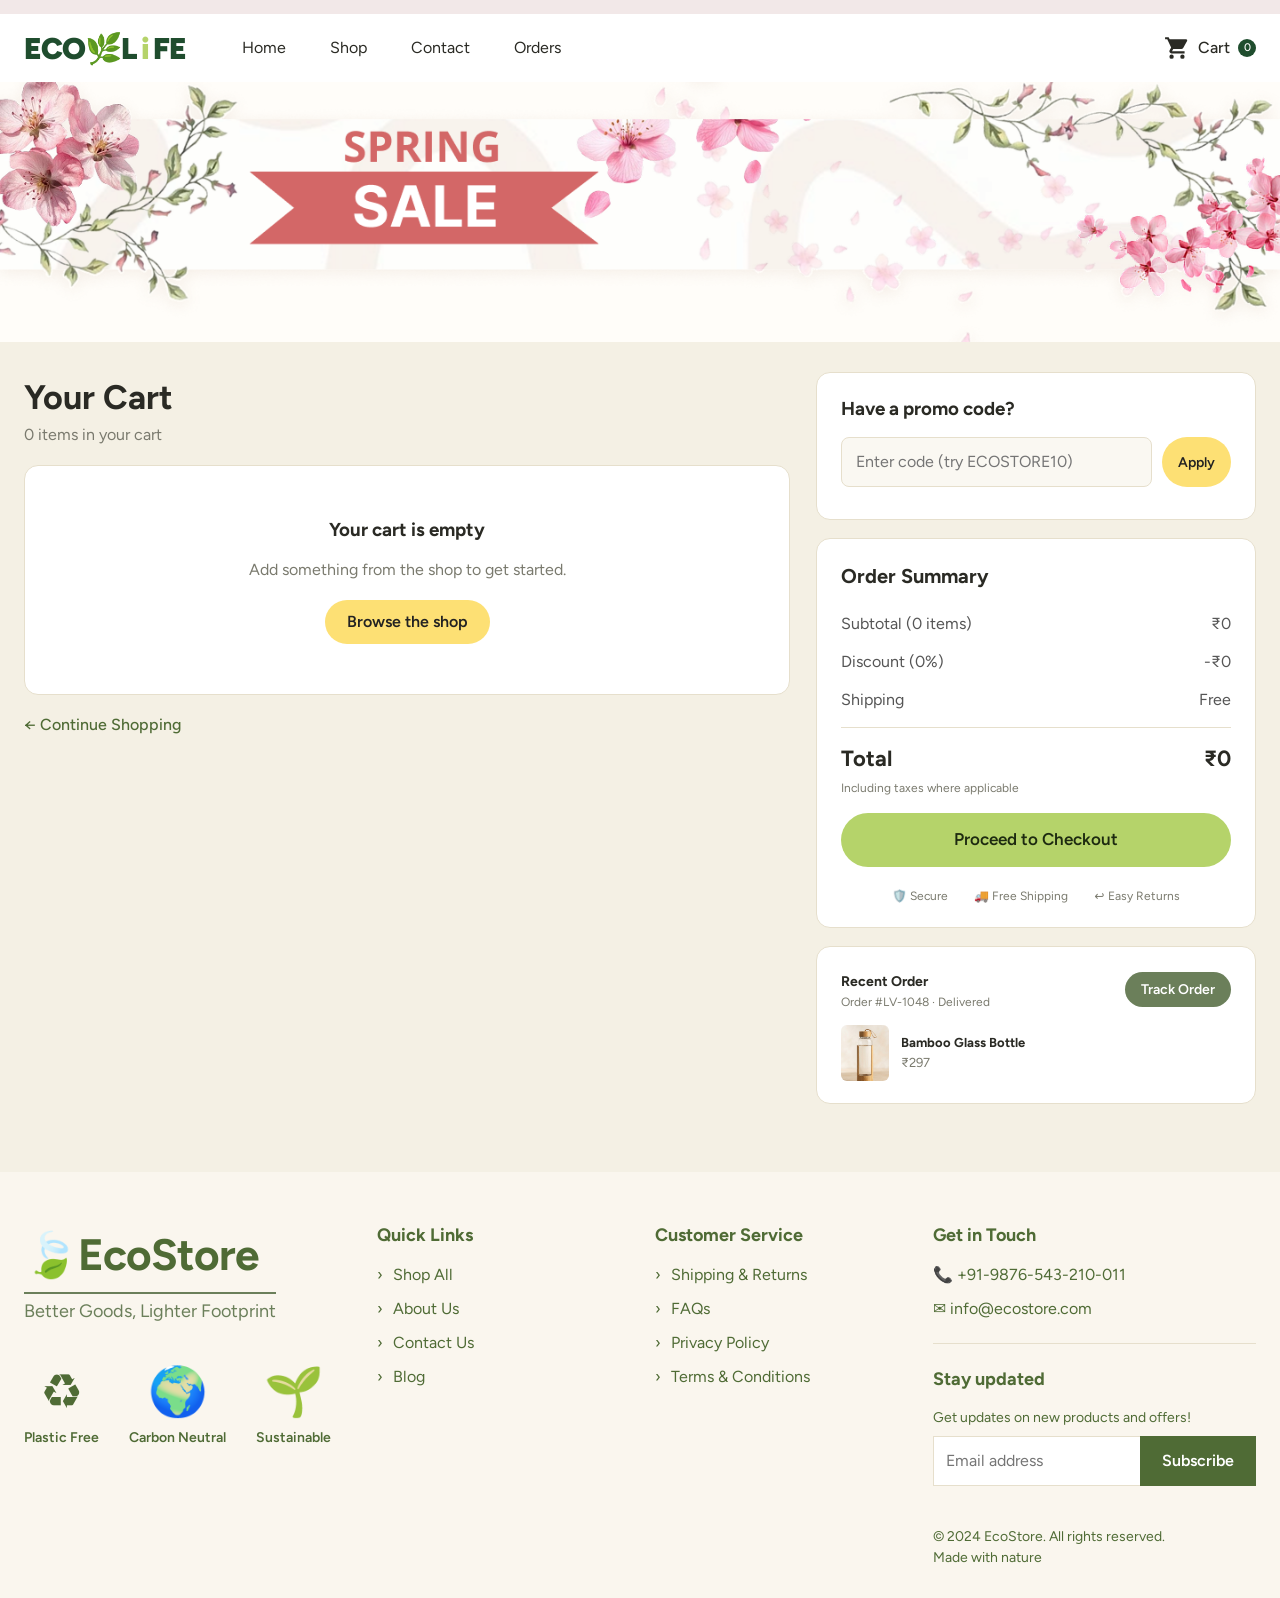
==== cart.html @ b084cf25 "added products" ====
<!DOCTYPE html>
<html lang="en">
<head>
<meta charset="UTF-8">
<meta name="viewport" content="width=device-width, initial-scale=1">
<title>Your Cart – EcoLife</title>
<link rel="preconnect" href="https://fonts.googleapis.com">
<link href="https://fonts.googleapis.com/css2?family=Figtree:wght@300;400;500;600;700;800;900&display=swap" rel="stylesheet">
<link rel="stylesheet" href="css/style.css">
</head>
<body data-page="cart">
<div id="site-header"></div>
<section class="sale-banner" id="sale-banner" aria-label="Spring sale"></section>
<main class="container cart-layout">
  <section>
    <h1>Your Cart</h1>
    <p id="cart-sub" style="color:var(--muted);margin-bottom:18px"></p>
    <div id="cart-items"></div>
    <a href="shop.html" style="color:var(--green-700);font-weight:500">← Continue Shopping</a>
  </section>
  <aside>
    <div class="box"><h3>Have a promo code?</h3>
      <div class="promo-row"><input id="promo" placeholder="Enter code (try ECOSTORE10)" aria-label="Promo code"><button class="btn btn-yellow btn-sm" id="apply">Apply</button></div>
      <p class="msg" id="promo-msg"></p></div>
    <div class="box"><h3 style="font-size:20px">Order Summary</h3><div id="summary"></div>
      <button class="btn btn-lime btn-block" id="checkout" style="font-size:17px">Proceed to Checkout</button>
      <div style="display:flex;justify-content:center;gap:26px;margin-top:20px;font-size:12px;color:var(--muted)"><span>🛡️ Secure</span><span>🚚 Free Shipping</span><span>↩️ Easy Returns</span></div></div>
    <div class="box" id="recent-order" hidden></div>
  </aside>
</main>
<div id="site-footer"></div>
<script src="js/main.js"></script>
</body>
</html>
---- css/style.css ----
/* ===== EcoLife – shared styles ===== */
:root{
  --cream:#f4f0e4; --cream-2:#faf6ee; --white:#fff;
  --green-900:#1f4d2e; --green-700:#4f6b35; --olive:#6b7f5a; --lime:#b5d36a; --sage:#8aae7a;
  --yellow:#fde074; --brown:#6b4a3a; --ink:#2a2a24; --muted:#7a7a6e; --line:#e6dfcc;
  --red:#d4635f; --radius:18px;
  --font:'Figtree','Segoe UI',system-ui,sans-serif;
}
*{box-sizing:border-box;margin:0;padding:0}
html{scroll-behavior:smooth}
body{font-family:var(--font);background:var(--cream);color:var(--ink);line-height:1.5}
img{max-width:100%;display:block}
a{color:inherit;text-decoration:none}
button,input,select{font:inherit}
button{cursor:pointer;border:0}
:focus-visible{outline:2px solid var(--green-700);outline-offset:2px}
.container{width:min(1280px,100% - 48px);margin-inline:auto}

/* ---- Header ---- */
.site-header{background:var(--white);border-top:14px solid #f2e8e8;position:sticky;top:0;z-index:50}
.nav{display:flex;align-items:center;gap:56px;height:68px}
.logo{font-weight:900;font-size:30px;letter-spacing:-1px;color:var(--green-900);display:flex;align-items:center;gap:4px}
.logo i{color:var(--lime);font-style:normal}
.nav ul{display:flex;gap:44px;list-style:none;flex:1}
.nav a.active,.nav a:hover{color:var(--green-700);font-weight:600}
.cart-link{display:flex;align-items:center;gap:8px;font-weight:500;position:relative}
.cart-count{background:var(--green-900);color:#fff;border-radius:99px;font-size:11px;min-width:18px;height:18px;display:grid;place-items:center;padding:0 5px}
.menu-btn{display:none;background:none;font-size:26px}

/* ---- Buttons ---- */
.btn{display:inline-flex;align-items:center;justify-content:center;gap:8px;padding:10px 22px;border-radius:99px;font-weight:600;transition:transform .15s,background .2s}
.btn:active{transform:scale(.97)}
.btn-yellow{background:var(--yellow);color:#222}.btn-yellow:hover{background:#f9d24f}
.btn-olive{background:var(--olive);color:#fff}.btn-olive:hover{background:var(--green-700)}
.btn-brown{background:var(--brown);color:#fff}
.btn-dark{background:#3b2c33;color:#fff}
.btn-lime{background:var(--lime);color:#1d2a10}.btn-lime:hover{background:#a5c657}
.btn-outline{background:#fff;border:1px solid var(--line);color:var(--ink)}
.btn-sm{padding:7px 16px;font-size:14px}
.btn-block{width:100%;padding:14px}

/* ---- Image placeholder (shown when a file in /img is missing) ---- */
.ph{display:grid;place-items:center;width:100%;height:100%;font-size:56px;background:linear-gradient(135deg,#e9dcc0,#cfdcb8)}
.imgbox{overflow:hidden;background:#e9e2cf}
.imgbox img{width:100%;height:100%;object-fit:cover}

/* ---- Hero / Home ---- */
.hero{display:grid;grid-template-columns:1.1fr 1fr;gap:26px;padding:26px 0}
.hero-left{display:grid;gap:22px}
.hero-title{background:#fff;border-radius:var(--radius);padding:28px 32px}
.pill{display:inline-block;background:#dfe6cf;color:var(--green-900);font-weight:700;font-size:13px;padding:6px 14px;border-radius:99px;letter-spacing:.3px}
.hero-title h1{font-size:clamp(40px,5vw,64px);font-weight:400;line-height:1.1;margin-top:18px;color:#4a2415}
.hero-title h1 b{display:block;font-weight:800}
.hero-mini{display:grid;grid-template-columns:1fr 1.5fr;gap:22px}
.mini-card{background:#fff;border-radius:var(--radius);height:270px;position:relative;overflow:hidden}
.mini-card .imgbox{position:absolute;inset:0;background:#fff}
.mini-card .btn{position:absolute;right:12px;bottom:14px}
.hero-img{border-radius:var(--radius);min-height:560px}
.sale-banner{position:relative;text-align:center;padding:0;background:#fffdf9;overflow:hidden}
.sale-banner:has(.ribbon){padding:36px 0 28px}
.sale-banner>img{width:100%;height:auto;max-height:260px;object-fit:cover;display:block}
.sale-banner .ribbon{display:inline-block;position:relative}
.sale-banner small{display:block;font-size:44px;font-weight:800;color:var(--red);letter-spacing:2px;line-height:1}
.sale-banner strong{display:block;background:var(--red);color:#fff;font-size:60px;font-weight:800;padding:2px 70px;clip-path:polygon(0 50%,10% 0,90% 0,100% 50%,90% 100%,10% 100%)}
.sale-banner .petals{position:absolute;inset:0;pointer-events:none;font-size:46px;opacity:.85;display:flex;justify-content:space-between;align-items:center;padding:0 5%}
.cat-row{display:grid;grid-template-columns:repeat(4,1fr);gap:18px;padding:30px 0 20px}
.cat-card{border-radius:var(--radius);padding:22px;min-height:290px;position:relative;overflow:hidden;display:flex;flex-direction:column;gap:6px}
.cat-card h3{font-size:28px;line-height:1.1}
.cat-card p{max-width:130px;color:#555}
.cat-card .btn{margin-top:auto;align-self:flex-start;background:#111;color:#fff;border-radius:10px;padding:9px 16px}
.cat-card .imgbox{position:absolute;right:0;bottom:0;width:48%;height:70%;background:transparent}
.c-yellow{background:#fde882}.c-blue{background:#b2eefa}.c-lime{background:#d7ee8d}.c-pink{background:#f9c9e2}
.section-title{font-size:22px;font-weight:700;margin:24px 0 18px;display:flex;align-items:center;gap:14px}
.featured{background:#6e8359;padding:34px 0;margin-top:10px}
.feat-grid{display:grid;grid-template-columns:2fr 1fr;gap:26px}
.feat-big{background:#bdd098;border-radius:var(--radius);display:grid;grid-template-columns:1fr 1fr;overflow:hidden;min-height:500px}
.feat-big .txt{padding:30px 26px;display:flex;flex-direction:column}
.feat-big small{font-size:28px;line-height:1.1;color:#444}
.feat-big .pct{font-size:110px;font-weight:800;line-height:1;margin-top:10px}
.feat-big .pct span{font-size:30px}
.feat-big h4{font-size:30px;font-weight:700;margin-top:6px}
.feat-big .btn{margin-top:auto;align-self:flex-start;background:#eef2e4;font-size:26px;padding:12px 30px;font-weight:700;color:var(--green-900)}
.feat-side{display:grid;gap:26px}
.feat-card{border-radius:var(--radius);padding:20px 22px;position:relative;overflow:hidden;min-height:220px;display:flex;flex-direction:column;justify-content:space-between}
.feat-card h4{font-size:22px;max-width:60%}
.feat-card .from{font-size:18px}.feat-card .from b{font-size:32px}
.feat-card .imgbox{position:absolute;right:10px;bottom:10px;width:42%;height:75%;background:transparent}
.feat-row{display:grid;grid-template-columns:1.4fr 1.4fr .5fr 1.1fr;gap:26px;margin-top:26px}
.feat-row .feat-card{min-height:200px}
.bg-peach{background:#f6dfc6}.bg-cream{background:#f4f0e4}.bg-sage{background:#bdd098}.bg-sky{background:#c3e8f0}

/* ---- Shop ---- */
.page-hero{background:var(--cream);text-align:center;padding:26px 0 18px}
.page-hero h1{font-size:40px}
.crumbs{color:var(--muted);font-size:15px}
.shop-layout{display:grid;grid-template-columns:230px 1fr;gap:44px;padding:20px 0 50px}
.filters h4{font-size:16px;margin:0 0 10px}
.filters .group{padding:18px 0;border-top:1px solid var(--line)}
.filters .group:first-of-type{border:0;padding-top:0}
.filters label{display:flex;align-items:center;gap:10px;font-size:14px;padding:5px 0;cursor:pointer}
.filters input[type=checkbox]{accent-color:var(--green-700);width:16px;height:16px}
.price-inputs{display:flex;gap:10px;margin-top:10px}
.price-inputs input{width:100%;padding:10px;border:1px solid var(--line);border-radius:10px;background:#fff}
.range{width:100%;accent-color:var(--green-700)}
.promo-box{background:#e6ead5;border-radius:var(--radius);padding:22px;margin-top:10px}
.promo-box h5{font-size:20px;line-height:1.2;margin-bottom:10px}
.promo-box p{font-size:13px;color:#555}
.searchbar{display:flex;align-items:center;gap:10px;background:#fff;border:1px solid var(--line);border-radius:14px;padding:0 16px;height:50px}
.searchbar input{border:0;outline:0;flex:1;background:none;height:100%}
.toolbar{display:flex;justify-content:space-between;align-items:center;margin:18px 0 12px;color:var(--muted);font-size:14px}
.toolbar select{padding:8px 12px;border:1px solid var(--line);border-radius:10px;background:#fff}
.chips{display:flex;gap:10px;align-items:center;flex-wrap:wrap;margin-bottom:18px;font-size:13px;color:var(--muted)}
.chip{background:#dfe6cf;color:var(--green-900);padding:4px 12px;border-radius:99px;display:inline-flex;gap:6px;align-items:center}
.chip button{background:none;font-size:14px;color:inherit}
.link-btn{background:none;color:var(--muted);text-decoration:underline}
.grid{display:grid;grid-template-columns:repeat(3,1fr);gap:24px}
.card{background:#fff;border:1px solid var(--line);border-radius:var(--radius);overflow:hidden;display:flex;flex-direction:column}
.card .imgbox{height:220px;position:relative}
.badge{position:absolute;top:12px;left:12px;font-size:12px;font-weight:700;padding:3px 10px;border-radius:99px;z-index:1}
.badge.sale,.badge.off{background:#e76a6a;color:#fff}
.badge.best{background:var(--yellow);color:#333}
.badge.new{background:#fff0b3;color:#333}
.card .body{padding:12px 16px 16px}
.card .cat{font-size:12px;color:var(--muted)}
.card h3{font-size:17px;margin:2px 0 10px}
.card .row{display:flex;justify-content:space-between;align-items:center}
.price{font-weight:700;font-size:17px}.price s{font-weight:400;color:var(--muted);font-size:12px;margin-left:4px}
.empty{text-align:center;padding:60px 20px;color:var(--muted);grid-column:1/-1}
.perks{background:var(--cream);padding:26px 0;border-top:1px solid var(--line)}
.perks .container{display:flex;justify-content:space-between;gap:20px;flex-wrap:wrap}
.perk{display:flex;gap:14px;align-items:center}
.perk .ico{width:48px;height:48px;border-radius:50%;background:var(--olive);display:grid;place-items:center;color:#fff;font-size:20px}
.perk small{display:block;color:var(--muted);font-size:13px}

/* ---- Product ---- */
.product{display:grid;grid-template-columns:1fr 1fr;gap:40px;padding:26px 0 40px}
.product .gallery{border-radius:26px;height:660px}
.product .cat-path{font-size:15px;color:var(--green-900)}
.product h1{font-size:clamp(34px,4vw,50px);font-weight:500;line-height:1.1;margin:14px 0}
.stars{color:#f5b301;letter-spacing:3px}
.p-price{font-size:42px;margin:22px 0 4px}.p-price .off{color:#ef5350;font-weight:300;font-size:30px;margin-right:6px}
.mrp{color:var(--muted);font-size:14px}
.qty{width:100%;padding:18px 20px;border:1px solid #bbb;border-radius:14px;background:#fff;font-size:18px;margin:22px 0}
.trust{display:flex;justify-content:center;gap:50px;margin-top:26px;text-align:center;color:var(--muted);font-size:14px}
.trust span{display:grid;place-items:center;width:62px;height:62px;border-radius:50%;background:#e7efd2;font-size:26px;margin:0 auto 6px}
.details{padding:30px 0}
.details h2{font-size:30px;padding-bottom:12px;border-bottom:1px solid var(--line);margin-bottom:30px}
.details-grid{display:grid;grid-template-columns:1fr 1.3fr;gap:50px}
.details-grid h3{font-size:34px;font-weight:400;line-height:1.15}
.details-grid .imgbox{width:70%;height:370px;margin:26px auto 0;border-radius:6px}
.acc{border-top:1px solid var(--line)}
.acc-item{border-bottom:1px solid var(--line);padding:16px 0}
.acc-item button{width:100%;background:none;display:flex;justify-content:space-between;font-weight:600;font-size:14px;text-align:left}
.acc-item p{font-size:14px;color:var(--muted);margin-top:8px}
.acc-item:not(.open) p{display:none}
.acc-item:not(.open) .sign::before{content:'+'}.acc-item.open .sign::before{content:'–'}
.like{padding:30px 0 50px;border-top:1px solid var(--line)}
.like .grid{grid-template-columns:repeat(4,1fr)}
.like .card{border:0;background:transparent}
.like .card .imgbox{border-radius:16px;height:300px}
.like .body{padding:10px 0}

/* ---- Cart ---- */
.cart-hero{background:#fffdf9;text-align:center;padding:30px 0}
.cart-layout{display:grid;grid-template-columns:1fr 440px;gap:26px;padding:30px 0 50px;align-items:start}
.cart-layout h1{font-size:34px}
.box{background:#fff;border:1px solid var(--line);border-radius:14px;padding:22px 24px;margin-bottom:18px}
.box h3{margin-bottom:14px}
.cart-item{display:flex;align-items:center;gap:18px;background:#fff;border:1px solid var(--line);border-radius:14px;padding:16px 20px;margin-bottom:16px}
.cart-item .imgbox{width:96px;height:96px;border-radius:10px;flex:none}
.cart-item .info{flex:1}.cart-item small{display:block;color:var(--muted)}
.cart-item .stock{color:var(--green-700)}
.stepper{display:flex;align-items:center;gap:12px}
.stepper button{width:32px;height:32px;border-radius:8px;background:#efe9d6;font-size:18px}
.stepper button.plus{background:var(--green-700);color:#fff}
.rm{background:none;font-size:20px;color:var(--muted)}
.line-price{font-weight:600;min-width:80px;text-align:right}
.promo-row{display:flex;gap:10px}
.promo-row input{flex:1;padding:12px 14px;border:1px solid var(--line);border-radius:8px;background:#faf8f2}
.msg{font-size:13px;margin-top:10px}.msg.ok{color:var(--green-700)}.msg.err{color:#c0392b}
.sum-row{display:flex;justify-content:space-between;color:#555;padding:7px 0}
.sum-total{display:flex;justify-content:space-between;font-size:22px;font-weight:700;padding-top:14px;margin-top:8px;border-top:1px solid var(--line)}
.recent{display:flex;gap:12px;align-items:center;margin-top:14px;font-size:13px;color:var(--muted)}
.recent .imgbox{width:48px;height:56px;border-radius:6px}

/* ---- Orders ---- */
.orders-hero{background:var(--sage);border-radius:var(--radius);height:220px;display:flex;align-items:center;padding:0 22px;color:#fff;position:relative;overflow:hidden}
.orders-hero h2{font-size:44px;font-weight:600;z-index:1}
.orders-hero .truck{position:absolute;right:60px;font-size:130px;transform:scaleX(-1)}
.orders-layout{display:grid;grid-template-columns:1fr 420px;gap:30px;padding:26px 0 50px;align-items:start}
.panel{background:#fff;border-radius:var(--radius);padding:28px 24px}
.tabs{display:flex;gap:10px;align-items:center;flex-wrap:wrap;margin-bottom:22px}
.tab{background:#fff;border:1px solid var(--line);padding:8px 18px;border-radius:99px;font-size:14px}
.tab.on{background:var(--olive);color:#fff;border-color:var(--olive)}
.tabs .searchbar{flex:1;min-width:220px;height:42px;border-radius:12px}
.order-list{max-height:1180px;overflow:auto;display:grid;gap:16px;padding-right:10px}
.order{border:1px solid #ecdcb8;border-radius:12px;padding:18px 20px}
.order.sel{background:#f8f8f6}
.order .top{display:flex;justify-content:space-between;font-size:14px}
.order .top small{color:var(--muted);display:block}
.status{font-size:12px;padding:4px 14px;border-radius:99px;height:max-content;background:#e4ecd2;color:#4b6130}
.status.Shipped{background:#e9f0d3}.status.Cancelled{background:#f0e6d2;color:#80684a}
.order .mid{display:flex;align-items:center;gap:16px;margin:12px 0}
.order .mid .imgbox{width:112px;height:112px;border-radius:6px;flex:none}
.order .mid .nm{flex:1;font-size:14px}.order .mid small{color:var(--muted);display:block}
.order .bot{display:flex;justify-content:space-between;align-items:center;font-size:14px;color:var(--muted)}
.order .bot div{display:flex;gap:10px}
.track{position:sticky;top:96px}
.track h3{font-size:28px;font-weight:500}
.map{height:200px;border-radius:12px;margin:16px 0 0;background:
  linear-gradient(120deg,transparent 48%,#fff 49%,#fff 51%,transparent 52%),
  linear-gradient(60deg,transparent 48%,#fff 49%,#fff 51%,transparent 52%),#e2e0d8;position:relative}
.route{background:#fff;border-radius:12px;box-shadow:0 4px 18px rgba(0,0,0,.08);padding:16px;margin:-60px 14px 18px;position:relative;font-size:13px}
.route small{display:block;font-size:10px;letter-spacing:1px;color:var(--sage);text-transform:uppercase}
.route .recv small{color:#e3a15b}
.timeline{list-style:none;border-left:2px solid #ddd;margin-left:8px;padding-left:22px;display:grid;gap:22px;font-size:13px}
.timeline li{position:relative;display:flex;justify-content:space-between}
.timeline li::before{content:'';position:absolute;left:-30px;top:4px;width:12px;height:12px;border-radius:50%;background:#fff;border:2px solid #ccc}
.timeline li.now::before{border-color:#222;background:#222}
.timeline small{display:block;color:var(--muted)}
.total{display:flex;justify-content:space-between;align-items:center;font-size:20px;font-weight:700;margin:26px 0 14px}
.total span:last-child{font-size:26px}
.suggest-card{margin-top:24px}
.suggest-card .imgbox{height:300px;border-radius:14px;margin-top:12px}

/* ---- Auth ---- */
.auth{min-height:100vh;display:grid;place-items:center;padding:60px 24px;background:#e8dcc6}
.auth-stage{position:relative;width:min(1300px,100%);min-height:760px;border-radius:0 40px 40px 0;background:linear-gradient(120deg,#e9d9b8,#f0dfbf 45%,#d4dfbd);overflow:hidden;display:flex;align-items:center;padding:0 70px}
.auth-art{position:absolute;right:6%;bottom:12%;font-size:150px;opacity:.8;letter-spacing:12px}
.auth-card{position:relative;background:#fff;border-radius:22px;padding:34px 36px;width:min(460px,100%);box-shadow:0 10px 40px rgba(0,0,0,.08)}
.auth-card .logo{justify-content:center;font-size:36px}
.auth-card h1{text-align:center;font-size:30px;margin-top:22px}
.auth-card .sub{text-align:center;color:#555;margin-bottom:22px}
.field{display:flex;align-items:center;gap:14px;background:var(--cream-2);border:1px solid #e6dcc8;border-radius:10px;padding:0 16px;height:58px;margin-bottom:14px}
.field input{border:0;background:none;outline:0;flex:1;height:100%}
.field:focus-within{border-color:var(--olive)}
.field .i{color:#8a6a45}
.row-between{display:flex;justify-content:space-between;font-size:14px;margin:6px 0 22px;color:#777}
.row-between a,.auth-card .alt a,.auth-card .terms a{color:#b9650f;font-weight:600}
.auth-card .terms{display:flex;gap:10px;font-size:14px;margin:6px 0 20px;color:#555}
.auth-card .btn{width:100%;height:50px}
.auth-card .alt{text-align:center;margin-top:24px;padding-top:20px;border-top:1px solid var(--line);color:#555}
.form-err{color:#c0392b;font-size:13px;margin:-4px 0 12px;min-height:16px}

/* ---- Footer ---- */
.site-footer{background:var(--cream-2);padding:50px 0 30px;margin-top:0}
.foot-grid{display:grid;grid-template-columns:1.3fr 1fr 1fr 1.3fr;gap:30px}
.foot-brand .logo{font-size:44px;color:var(--green-700);font-weight:700}
.foot-brand p{color:var(--olive);font-size:18px;border-top:2px solid var(--olive);margin-top:4px;padding-top:4px;width:max-content}
.site-footer h4{color:var(--green-700);font-size:18px;margin-bottom:14px}
.site-footer ul{list-style:none;display:grid;gap:10px;color:var(--green-700)}
.site-footer li::before{content:'› ';margin-right:6px}
.site-footer .contact li::before{content:none}
.sub-form{display:flex;margin:8px 0 40px}
.sub-form input{flex:1;padding:12px;border:1px solid var(--line);border-right:0;background:#fff}
.sub-form button{background:var(--green-700);color:#fff;padding:0 22px;font-weight:600}
.badges{display:flex;gap:30px;margin-top:30px;color:var(--green-700);font-weight:600;font-size:14px;text-align:center}
.badges span{display:block;font-size:48px}
.copy{color:var(--green-700);font-size:14px}

/* ---- Toast ---- */
.toast{position:fixed;bottom:24px;left:50%;transform:translate(-50%,40px);background:var(--green-900);color:#fff;padding:12px 22px;border-radius:99px;opacity:0;transition:.3s;z-index:99}
.toast.show{opacity:1;transform:translate(-50%,0)}

/* ---- Responsive ---- */
@media (max-width:1000px){
  .hero,.product,.details-grid,.cart-layout,.orders-layout,.feat-grid,.feat-big{grid-template-columns:1fr}
  .cat-row{grid-template-columns:repeat(2,1fr)}
  .feat-row{grid-template-columns:1fr 1fr}
  .shop-layout{grid-template-columns:1fr}
  .grid,.like .grid{grid-template-columns:repeat(2,1fr)}
  .foot-grid{grid-template-columns:1fr 1fr}
  .track{position:static}
  .product .gallery{height:420px}
  .hero-img{min-height:320px}
}
@media (max-width:700px){
  .nav{gap:16px}.menu-btn{display:block;margin-left:auto;order:3}
  .nav ul{display:none;position:absolute;top:100%;left:0;right:0;background:#fff;flex-direction:column;padding:16px 24px;gap:14px;border-bottom:1px solid var(--line)}
  .nav ul.open{display:flex}
  .cart-link{margin-left:auto}
  .grid,.like .grid,.cat-row,.feat-row,.hero-mini,.foot-grid{grid-template-columns:1fr}
  .auth-stage{padding:30px 16px;border-radius:24px}.auth-art{display:none}
  .cart-item{flex-wrap:wrap}
  .sale-banner strong{font-size:40px;padding:2px 40px}
}
@media (prefers-reduced-motion:reduce){*{transition:none!important;scroll-behavior:auto!important}}

/* ---- small fixes ---- */
#feat-hero{height:100%}
#feat-hero .imgbox{height:100%;background:transparent}
.imgbox-wrap{position:relative;display:block}
#t-img .imgbox{border-radius:10px;width:56px;height:56px}
.cart-item .imgbox{width:96px}


/* ---- v2: image-based sections ---- */
.mini-card .imgbox img{object-fit:contain;padding:14px 14px 56px}
.mini-card .ph{background:#fff}
.cat-card .cat-img{position:absolute;right:0;bottom:0;width:52%;height:72%;border-radius:18px 0 0 0;overflow:hidden}
.cat-card .cat-img img,.cat-card .cat-img .ph{width:100%;height:100%;object-fit:cover;object-position:center}
.cat-card .cat-img .ph{font-size:56px;background:rgba(255,255,255,.35)}
.cat-card .imgbox{display:none}
#feat-hero{height:100%;min-height:500px}
#feat-hero img,#feat-hero .ph{width:100%;height:100%;object-fit:cover;object-position:center bottom}
.feat-card .imgbox{background:transparent}
.feat-card .imgbox img{object-fit:contain;object-position:right bottom}
.feat-card .from-badge{position:absolute;top:14px;right:16px;z-index:1;background:#fff;border-radius:50%;width:92px;height:92px;display:grid;place-content:center;text-align:center;font-size:15px}
.feat-card .from-badge b{font-size:24px;line-height:1}
.feat-card h4+.imgbox,.feat-card h4+.from+.imgbox{z-index:0}
.feat-card h4{position:relative;z-index:1}
.feat-card.tape{padding:0;align-items:stretch}
.feat-card.tape .imgbox{position:absolute;inset:0;width:100%;height:100%}
.feat-card.tape .imgbox img{object-fit:contain;padding:14px;object-position:center}
.feat-row .feat-card small{font-weight:400;font-size:18px}
.feat-row .feat-card .imgbox{width:48%}
.feat-row .feat-card.tape .imgbox{width:100%}

/* product page – show the whole product, not a close-up */
.product .gallery{height:600px;background:#ece4cf;border-radius:26px;display:grid;place-items:center}
.product .gallery img{width:80%;height:80%;object-fit:contain}
.details-grid .imgbox{background:#efe7d3}
.details-grid .imgbox img{object-fit:contain;padding:18px}
.like .card .imgbox{background:#efe7d3}
.like .card .imgbox img{object-fit:contain;padding:14px}

/* orders banner */
.orders-hero{padding:0;background:var(--sage)}
.orders-hero .banner-img{position:absolute;inset:0}
.orders-hero .banner-img img{width:100%;height:100%;object-fit:cover;object-position:right center}
.orders-hero .banner-img .truck{position:absolute;right:60px;top:40px;font-size:130px;transform:scaleX(-1)}
.orders-hero h2{position:relative;padding-left:22px;text-shadow:0 1px 12px rgba(0,0,0,.18)}

/* contact page */
.contact-layout{display:grid;grid-template-columns:1fr 1fr;gap:44px;padding:24px 0 60px;align-items:start}
.contact-info h2,.contact-form h2{font-size:30px;margin-bottom:10px}
.contact-info .lead{color:#555;max-width:46ch;margin-bottom:26px}
.info-list{list-style:none;display:grid;gap:18px;margin-bottom:34px}
.info-list li{display:flex;gap:16px;align-items:center}
.info-list .ico{width:48px;height:48px;border-radius:50%;background:#e7efd2;display:grid;place-items:center;font-size:20px;flex:none}
.info-list b{display:block}.info-list a,.info-list span:not(.ico){color:#555}
.info-list a:hover{color:var(--green-700);text-decoration:underline}
.contact-form{padding:32px}
.field select,.field textarea{border:0;background:none;outline:0;flex:1;height:100%;color:inherit}
.field select{color:#555}
.field.area{height:auto;align-items:flex-start;padding:14px 16px}
.field.area textarea{resize:vertical;min-height:140px;width:100%}
@media (max-width:1000px){.contact-layout{grid-template-columns:1fr}}

/* ---- v3: pager, orders, checkout ---- */
.pager{display:flex;gap:8px;justify-content:center;margin-top:30px}
.pager button{width:38px;height:38px;border-radius:10px;background:#fff;border:1px solid var(--line);font-weight:600}
.pager button.on{background:var(--olive);color:#fff;border-color:var(--olive)}
.order-more{border-top:1px dashed var(--line);margin:4px 0 12px;padding-top:12px;font-size:14px;display:grid;gap:6px}
.order-more .ln{display:flex;justify-content:space-between;gap:12px}
.order-more small{color:var(--muted)}
.order-more .tot{font-weight:700;border-top:1px solid var(--line);padding-top:8px;margin-top:2px}
.order-more .addr{color:var(--muted);font-size:13px;margin-top:6px}
.order .mid .nm small{display:block}
.order .bot .btn{white-space:nowrap}
.status.Processing{background:#fdf0c4;color:#7a5b00}
.status.Cancelled{background:#f6dcd8;color:#9b3a30}
.timeline li.done::before{background:var(--green-700);border-color:var(--green-700)}
.timeline li.pending{opacity:.55}
.timeline li.cancel::before{background:#c0392b;border-color:#c0392b}
.timeline li.cancel b{color:#c0392b}
.track[hidden],.box[hidden]{display:none}
.recent .imgbox{width:48px;height:56px;border-radius:6px;flex:none}
.recent .imgbox .ph{font-size:24px}
.modal-back{position:fixed;inset:0;background:rgba(30,40,25,.5);display:grid;place-items:center;padding:20px;z-index:100}
.modal{background:#fff;border-radius:20px;padding:30px;width:min(520px,100%);max-height:92vh;overflow:auto;box-shadow:0 20px 60px rgba(0,0,0,.25)}
.modal h2{margin-bottom:18px}
.modal .two{display:grid;grid-template-columns:1.4fr 1fr;gap:12px}
.modal .field{margin-bottom:12px}
.modal-actions{display:flex;gap:12px}.modal-actions .btn{flex:1;height:48px}
@media (max-width:500px){.modal .two{grid-template-columns:1fr}.order .bot{flex-direction:column;align-items:flex-start;gap:10px}}

/* footer logo */
.foot-logo{display:inline-block}
.foot-logo img{height:64px;width:auto;max-width:100%;object-fit:contain}
.foot-logo .logo{font-size:44px;color:var(--green-900)}

/* shop cards – show the whole product instead of a cropped close-up */
.card .imgbox{height:240px;background:#f1ebdb}
.card .imgbox img{object-fit:contain;padding:5px}
.card .imgbox .ph{font-size:64px}
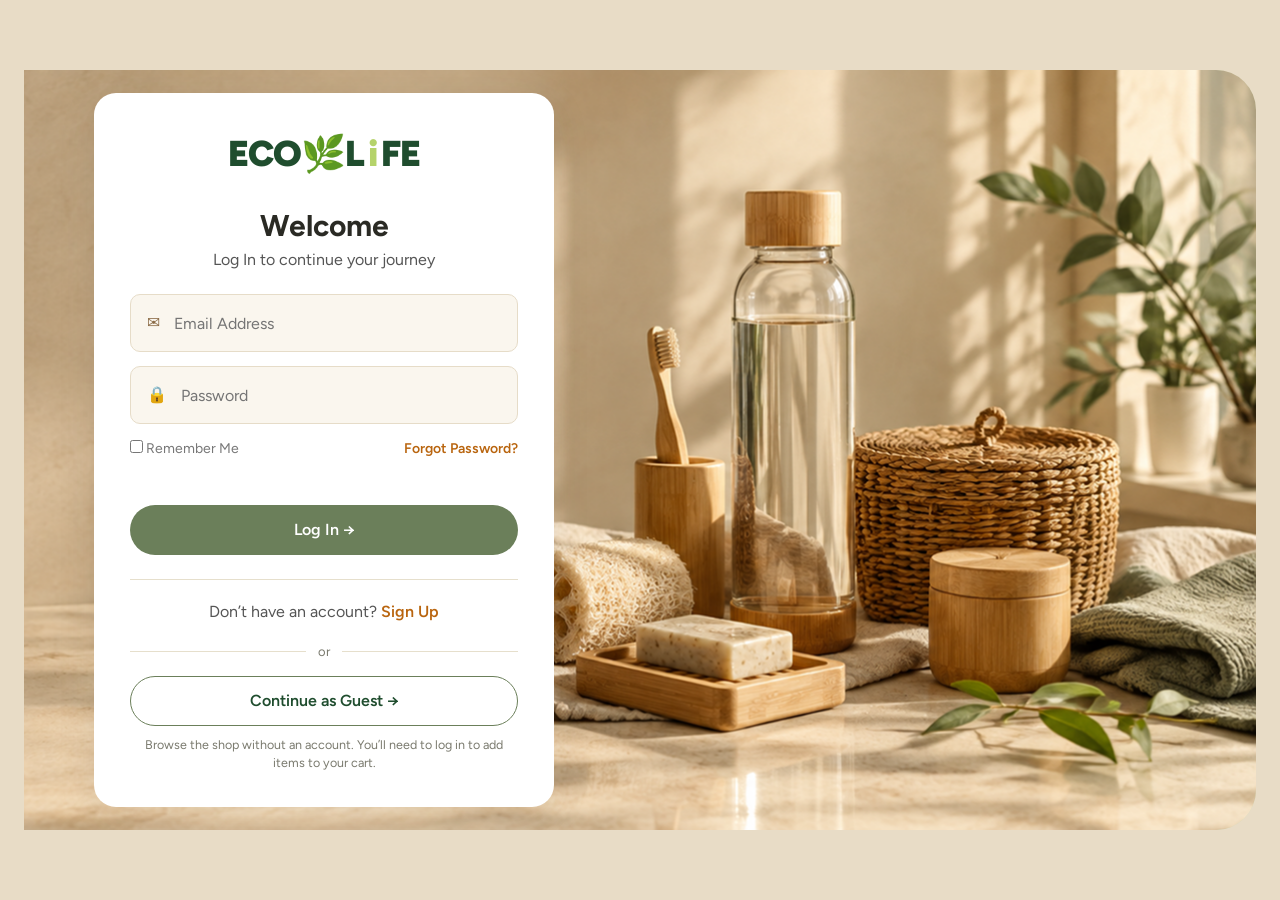
==== commit a8210c10: "fixed bugs" ====
--- a/cart.html
+++ b/cart.html
@@ -6,6 +6,14 @@
 <title>Your Cart – EcoLife</title>
 <link rel="preconnect" href="https://fonts.googleapis.com">
 <link href="https://fonts.googleapis.com/css2?family=Figtree:wght@300;400;500;600;700;800;900&display=swap" rel="stylesheet">
+<link rel="manifest" href="manifest.json">
+<meta name="theme-color" content="#1f4d2e">
+<link rel="icon" type="image/png" sizes="48x48" href="icons/favicon-48.png">
+<link rel="apple-touch-icon" href="icons/apple-touch-icon.png">
+<meta name="mobile-web-app-capable" content="yes">
+<meta name="apple-mobile-web-app-capable" content="yes">
+<meta name="apple-mobile-web-app-title" content="EcoLife">
+<meta name="apple-mobile-web-app-status-bar-style" content="default">
 <link rel="stylesheet" href="css/style.css">
 </head>
 <body data-page="cart">
@@ -20,7 +28,7 @@
   </section>
   <aside>
     <div class="box"><h3>Have a promo code?</h3>
-      <div class="promo-row"><input id="promo" placeholder="Enter code (try ECOSTORE10)" aria-label="Promo code"><button class="btn btn-yellow btn-sm" id="apply">Apply</button></div>
+      <div class="promo-row"><input id="promo" placeholder="Try ECOSTORE10" aria-label="Promo code"><button class="btn btn-yellow btn-sm" id="apply">Apply</button></div>
       <p class="msg" id="promo-msg"></p></div>
     <div class="box"><h3 style="font-size:20px">Order Summary</h3><div id="summary"></div>
       <button class="btn btn-lime btn-block" id="checkout" style="font-size:17px">Proceed to Checkout</button>
--- a/css/style.css
+++ b/css/style.css
@@ -58,7 +58,7 @@
 .hero-img{border-radius:var(--radius);min-height:560px}
 .sale-banner{position:relative;text-align:center;padding:0;background:#fffdf9;overflow:hidden}
 .sale-banner:has(.ribbon){padding:36px 0 28px}
-.sale-banner>img{width:100%;height:auto;max-height:260px;object-fit:cover;display:block}
+.sale-banner img{width:100%;height:auto;max-height:260px;object-fit:cover;display:block}
 .sale-banner .ribbon{display:inline-block;position:relative}
 .sale-banner small{display:block;font-size:44px;font-weight:800;color:var(--red);letter-spacing:2px;line-height:1}
 .sale-banner strong{display:block;background:var(--red);color:#fff;font-size:60px;font-weight:800;padding:2px 70px;clip-path:polygon(0 50%,10% 0,90% 0,100% 50%,90% 100%,10% 100%)}
@@ -90,7 +90,12 @@
 .bg-peach{background:#f6dfc6}.bg-cream{background:#f4f0e4}.bg-sage{background:#bdd098}.bg-sky{background:#c3e8f0}
 
 /* ---- Shop ---- */
-.page-hero{background:var(--cream);text-align:center;padding:26px 0 18px}
+/* Shop page background */
+body[data-page="shop"] {
+  background: white; /* eco‑friendly light green */
+  /* Or use an image */
+  /* background: url("images/shop-bg.jpg") center/cover no-repeat; */
+}.page-hero{background:var(--cream);text-align:center;padding:26px 0 18px}
 .page-hero h1{font-size:40px}
 .crumbs{color:var(--muted);font-size:15px}
 .shop-layout{display:grid;grid-template-columns:230px 1fr;gap:44px;padding:20px 0 50px}
@@ -259,8 +264,16 @@
 .copy{color:var(--green-700);font-size:14px}
 
 /* ---- Toast ---- */
-.toast{position:fixed;bottom:24px;left:50%;transform:translate(-50%,40px);background:var(--green-900);color:#fff;padding:12px 22px;border-radius:99px;opacity:0;transition:.3s;z-index:99}
-.toast.show{opacity:1;transform:translate(-50%,0)}
+.toast{position:fixed;bottom:24px;left:50%;transform:translate(-50%,24px) scale(.96);background:var(--green-900);color:#fff;padding:10px 12px 10px 14px;border-radius:99px;display:flex;align-items:center;gap:10px;box-shadow:0 10px 30px rgba(0,0,0,.25);opacity:0;visibility:hidden;pointer-events:none;transition:opacity .35s ease,transform .45s cubic-bezier(.2,.9,.3,1.2),visibility 0s .45s;z-index:99}
+.toast.show{opacity:1;visibility:visible;pointer-events:auto;transform:translate(-50%,0) scale(1);transition:opacity .35s ease,transform .45s cubic-bezier(.2,.9,.3,1.2),visibility 0s}
+.toast-ic{display:grid;place-items:center;flex:none;width:22px;height:22px;border-radius:50%;background:#b8e04a;color:var(--green-900);font-size:13px;font-weight:800}
+.toast-msg{font-size:14px;font-weight:500}
+.toast-link{margin-left:4px;padding:6px 12px;border-radius:99px;background:rgba(255,255,255,.16);color:#fff;font-size:13px;font-weight:600;white-space:nowrap}
+.toast-link:hover{background:rgba(255,255,255,.28)}
+.cart-count.bump{animation:cartbump .45s ease}
+@keyframes cartbump{0%{transform:scale(1)}40%{transform:scale(1.5)}100%{transform:scale(1)}}
+.btn.added{background:var(--olive,#5a6b2a)!important;color:#fff!important;transition:background .2s}
+@media (prefers-reduced-motion:reduce){.toast,.toast.show{transition:opacity .2s}.cart-count.bump{animation:none}}
 
 /* ---- Responsive ---- */
 @media (max-width:1000px){
@@ -382,5 +395,321 @@
 
 /* shop cards – show the whole product instead of a cropped close-up */
 .card .imgbox{height:240px;background:#f1ebdb}
-.card .imgbox img{object-fit:contain;padding:5px}
+.card .imgbox img{object-fit:contain;padding:22px}
 .card .imgbox .ph{font-size:64px}
+
+.nav .cart-link#logout{margin-left:-20px;color:var(--muted);font-size:14px}
+@media (max-width:700px){.nav .cart-link#logout{margin-left:0}}
+
+/* login / signup background photo (img/login-bg.png) */
+.auth-bg{position:absolute;inset:0}
+.auth-bg img{width:100%;height:100%;object-fit:cover;object-position:right center}
+.auth-stage:has(.auth-bg img) .auth-art{display:none}
+
+
+/* =====================================================
+   RESPONSIVE (mobile-first fixes – desktop is unchanged)
+   ===================================================== */
+body{overflow-x:clip}
+.filters-head .x,.filters-done,.filter-toggle,.nav-logout{display:none}
+.filters-head{display:block}
+input,select,textarea{max-width:100%}
+.toast{max-width:92vw;bottom:calc(16px + env(safe-area-inset-bottom,0px))}
+
+/* ---- tablets ---- */
+@media (max-width:1100px){
+  .nav{gap:28px}.nav ul{gap:26px}
+  .container{width:min(1280px,100% - 40px)}
+}
+@media (max-width:1000px){
+  .filter-toggle{display:inline-flex;margin-bottom:14px}
+  .filters{display:none}
+  .filters.open{display:block;position:fixed;inset:0;z-index:90;background:#fff;overflow:auto;padding:20px 22px 90px}
+  .filters-head{display:flex;justify-content:space-between;align-items:center;margin-bottom:14px}
+  .filters-head .x{display:block;background:none;font-size:34px;line-height:1;color:var(--muted)}
+  .filters-done{display:block;position:fixed;left:16px;right:16px;bottom:16px;z-index:91;width:auto;box-shadow:0 8px 24px rgba(0,0,0,.18)}
+  .filters:not(.open) .filters-done{display:none}
+  .feat-big{min-height:0}
+  #feat-hero{min-height:340px}
+  .cart-layout{gap:18px}
+  .orders-hero{height:190px}.orders-hero h2{font-size:34px}
+  .order-list{max-height:none;overflow:visible;padding-right:0}
+}
+
+/* ---- phones & small tablets: hamburger menu ---- */
+@media (max-width:820px){
+  .nav{gap:14px;height:60px}
+  .nav .logo{font-size:26px;margin-right:auto}
+  .menu-btn{display:block;order:3;margin-left:0;min-width:44px;min-height:44px}
+  .cart-link{margin-left:0}
+  .nav .cart-link#logout{display:none}
+  .nav ul{display:none;position:absolute;top:100%;left:0;right:0;background:#fff;flex-direction:column;padding:8px 20px 16px;gap:0;border-bottom:1px solid var(--line);box-shadow:0 12px 24px rgba(0,0,0,.08)}
+  .nav ul.open{display:flex}
+  .nav ul li a{display:block;padding:14px 4px;border-bottom:1px solid #f1ede0;font-size:17px}
+  .nav ul li:last-child a{border-bottom:0}
+  .nav .nav-logout{display:block}
+  .nav .nav-logout a{color:var(--muted)}
+}
+
+/* ---- phones ---- */
+@media (max-width:700px){
+  input,select,textarea{font-size:16px}              /* stops iOS zoom-on-focus */
+  .btn{min-height:44px}.btn-sm{min-height:40px}
+  .container{width:min(1280px,100% - 28px)}
+
+  /* home */
+  .hero{padding:16px 0;gap:16px}
+  .hero-title{padding:22px 20px}
+  .hero-mini{gap:14px}.mini-card{height:230px}
+  .hero-img{min-height:300px}
+  .cat-row{display:grid;grid-auto-flow:column;grid-template-columns:none;grid-auto-columns:78%;overflow-x:auto;scroll-snap-type:x mandatory;gap:14px;padding:22px 14px 14px;margin:0 -14px;scrollbar-width:none}
+  .cat-row::-webkit-scrollbar{display:none}
+  .cat-card{scroll-snap-align:start;min-height:250px}
+  .feat-big .txt{padding:22px 18px}
+  .feat-big .pct{font-size:84px}.feat-big .pct span{font-size:24px}
+  .feat-big h4{font-size:24px}.feat-big small{font-size:22px}
+  .feat-big .btn{font-size:20px;padding:10px 24px;margin-top:20px}
+  #feat-hero{min-height:300px}
+  .featured{padding:22px 0}
+  .feat-grid,.feat-side,.feat-row{gap:16px}.feat-row{margin-top:16px}
+  .feat-card{min-height:190px}
+  .feat-card .from-badge{width:78px;height:78px;font-size:13px}.feat-card .from-badge b{font-size:20px}
+  .feat-card.tape{min-height:200px}
+  .section-title{margin:14px 0 8px}
+
+  /* shop */
+  .shop-layout{padding:10px 0 36px;gap:0}
+  .page-hero h1{font-size:32px}
+  .toolbar{flex-wrap:wrap;gap:10px}
+  .grid{grid-template-columns:repeat(2,1fr);gap:12px}
+  .card .imgbox{height:170px}.card .imgbox img{padding:14px}
+  .card .body{padding:10px 12px 14px}
+  .card h3{font-size:15px;margin-bottom:8px;line-height:1.25}
+  .card .row{flex-direction:column;align-items:stretch;gap:8px}
+  .card .row .btn{width:100%}
+  .price{font-size:16px}
+  .perks .container{flex-direction:column;gap:16px}
+
+  /* product */
+  .product{gap:20px;padding:14px 0 24px}
+  .product .gallery{height:340px}
+  .p-price{font-size:34px}.p-price .off{font-size:24px}
+  .qty{padding:14px 16px;font-size:16px;margin:16px 0}
+  .trust{gap:18px;font-size:12px}.trust span{width:52px;height:52px;font-size:22px}
+  .details h2{font-size:24px}
+  .details-grid{gap:26px}.details-grid h3{font-size:26px}
+  .details-grid .imgbox{width:100%;height:300px}
+  .like .grid{grid-template-columns:repeat(2,1fr);gap:12px}
+  .like .card .imgbox{height:170px}
+
+  /* cart */
+  .cart-layout{padding:18px 0 36px}.cart-layout h1{font-size:28px}
+  .cart-item{padding:14px;gap:12px;align-items:flex-start}
+  .cart-item .imgbox{width:76px;height:76px}
+  .cart-item .info{flex:1 1 calc(100% - 100px);min-width:0}
+  .cart-item .stepper{margin-left:88px}
+  .cart-item .line-price{margin-left:auto;min-width:0}
+  .cart-item .rm{font-size:26px;min-width:36px;min-height:36px}
+  .stepper button{width:38px;height:38px}
+  .box{padding:18px 16px}
+  .promo-row{flex-wrap:wrap}.promo-row input{min-width:0;flex:1 1 150px}
+
+  /* orders */
+  .orders-layout{padding:16px 0 36px;gap:18px}
+  .orders-hero{height:150px}.orders-hero h2{font-size:24px;padding-left:16px;max-width:70%}
+  .orders-hero .banner-img .truck{font-size:80px;right:16px;top:34px}
+  .panel{padding:18px 14px}
+  .tabs{gap:8px}.tab{padding:8px 14px}
+  .tabs .searchbar{flex:1 1 100%;min-width:0;order:5}
+  .order{padding:14px}
+  .order .mid{gap:12px}.order .mid .imgbox{width:72px;height:72px}
+  .order .bot .btn{flex:1}.order .bot div{width:100%}
+  .track h3{font-size:24px}
+  .timeline li{gap:12px}
+  .suggest-card .imgbox{height:240px}
+
+  /* contact */
+  .contact-layout{gap:28px;padding-bottom:36px}
+  .contact-info h2,.contact-form h2{font-size:24px}
+  .contact-form{padding:20px 16px}
+
+  /* auth */
+  .auth{padding:12px;min-height:100svh}
+  .auth-stage{min-height:0;padding:28px 12px;border-radius:22px;justify-content:center}
+  .auth-bg img{object-position:center}
+  .auth-card{padding:26px 20px}.auth-card h1{font-size:26px}
+  .row-between{flex-wrap:wrap;gap:8px}
+
+  /* footer */
+  .site-footer{padding:34px 0 22px}
+  .foot-grid{gap:26px}
+  .foot-logo img{height:54px}
+  .badges{gap:18px;flex-wrap:wrap}.badges span{font-size:38px}
+  .sub-form{margin-bottom:26px}
+
+  /* checkout modal */
+  .modal-back{padding:10px;align-items:end}
+  .modal{padding:22px 18px;border-radius:20px 20px 14px 14px}
+}
+
+/* ---- very small phones ---- */
+@media (max-width:360px){
+  .grid,.like .grid{grid-template-columns:1fr}
+  .card .imgbox,.like .card .imgbox{height:220px}
+  .hero-title h1{font-size:36px}
+  .cat-row{grid-auto-columns:88%}
+}
+.cart-count[hidden]{display:none}
+.card .body{flex:1;display:flex;flex-direction:column}
+.card .body .row{margin-top:auto}
+@media (max-width:380px){
+  .nav{gap:6px}
+  .nav .logo{font-size:21px}
+  .cart-link{font-size:14px;gap:5px}
+  .cart-link svg{width:22px;height:22px}
+  .menu-btn{min-width:38px}
+}
+@media (max-width:700px){
+  .foot-grid{grid-template-columns:minmax(0,1fr)}
+  .foot-grid>*{min-width:0}
+  .foot-brand p{width:auto;max-width:100%;font-size:16px}
+  .badges{flex-wrap:wrap;justify-content:flex-start}
+}
+.sub-form input{min-width:0;width:100%}
+.sub-form button{flex:none}
+@media (max-width:1000px){
+  .orders-layout,.cart-layout,.contact-layout,.product,.details-grid,.shop-layout,.hero,.feat-grid{grid-template-columns:minmax(0,1fr)}
+  .orders-layout>*,.cart-layout>*,.contact-layout>*,.product>*,.shop-layout>*{min-width:0}
+}
+
+/* =====================================================
+   MOBILE HOME – less "stack of blocks" (phones only)
+   ===================================================== */
+@media (max-width:700px){
+  /* 1. Hero: photo with the headline laid over it, two small cards underneath */
+  .hero{display:grid;grid-template-columns:minmax(0,1fr);gap:12px;padding:12px 0 8px}
+  .hero-left{display:contents}
+  .hero-img{grid-area:1/1;min-height:430px;border-radius:26px}
+  .hero-title{grid-area:1/1;align-self:end;z-index:1;margin:12px;padding:18px 18px 16px;border-radius:20px;background:rgba(255,255,255,.93);backdrop-filter:blur(6px)}
+  .hero-title h1{font-size:38px;margin-top:10px}
+  .hero-title .pill{font-size:11px;padding:5px 12px}
+  .hero-mini{grid-area:2/1;grid-template-columns:1fr 1fr;gap:12px}
+  .mini-card{height:168px;border-radius:20px}
+  .mini-card .imgbox img{padding:10px 10px 46px}
+  .mini-card .btn{right:8px;bottom:8px;left:8px;justify-content:center;font-size:13px;padding:8px 10px;min-height:36px}
+
+  /* 2. Categories: compact 2x2 tiles (round picture + name + arrow) */
+  .cat-row{display:grid;grid-auto-flow:row;grid-template-columns:1fr 1fr;grid-auto-columns:auto;overflow:visible;scroll-snap-type:none;margin:0;padding:16px 0 4px;gap:10px}
+  .cat-card{flex-direction:row;align-items:center;gap:10px;min-height:0;padding:10px;border-radius:18px}
+  .cat-card h3{font-size:13.5px;line-height:1.2;flex:1;order:1}
+  .cat-card p{display:none}
+  .cat-card .cat-img{position:static;order:0;width:52px;height:52px;flex:none;border-radius:50%}
+  .cat-card .cat-img .ph{font-size:26px}
+  .cat-card .btn{order:2;margin:0;font-size:0;width:30px;height:30px;min-height:30px;padding:0;border-radius:50%;flex:none;position:relative}
+  .cat-card .btn::after{content:'›';font-size:20px;line-height:1;position:absolute;inset:0;display:grid;place-items:center;padding-bottom:2px}
+
+  /* 3. Featured: inset rounded panel with a mosaic instead of full-width blocks */
+  .section-title{margin:18px 0 12px;font-size:20px}
+  .featured{margin:6px 14px 0;border-radius:26px;padding:12px}
+  .featured .container{width:100%}
+  .feat-big{grid-template-columns:1.1fr 1fr;min-height:230px;border-radius:20px}
+  .feat-big .txt{padding:16px 12px 16px 16px}
+  .feat-big small{font-size:15px}
+  .feat-big .pct{font-size:58px;margin-top:6px}.feat-big .pct span{font-size:16px}
+  .feat-big h4{font-size:17px}
+  .feat-big .btn{font-size:14px;padding:8px 14px;margin-top:14px;min-height:38px}
+  #feat-hero{min-height:0;height:100%}
+  .feat-grid{gap:10px}
+  .feat-side,.feat-row{grid-template-columns:1fr 1fr;gap:10px;margin-top:10px}
+  .feat-grid .feat-side{margin-top:0}
+  .featured .feat-card{min-height:0;padding:12px;border-radius:18px;display:flex;flex-direction:column;justify-content:flex-start}
+  .featured .feat-card h4{font-size:13px;line-height:1.2;max-width:100%}
+  .feat-card .from{font-size:12px;margin-top:4px}.feat-card .from b{font-size:20px}
+  .featured .feat-card:not(.tape) .imgbox{position:static;width:100%;height:112px;margin-top:8px}
+  .featured .feat-card:not(.tape) .imgbox img{object-position:center;padding:0}
+  .feat-card .from-badge{position:static;width:auto;height:auto;display:inline-block;align-self:flex-start;margin-top:6px;border-radius:99px;padding:2px 10px;font-size:12px}
+  .feat-card .from-badge b{font-size:15px}
+  .feat-card.tape{min-height:150px}
+  .feat-row .feat-card small{font-size:12px}
+  /* make the mosaic less uniform: the plates card is taller, the tape card shorter */
+  .feat-row .feat-card:nth-child(2) .imgbox{height:130px}
+}
+@media (max-width:360px){
+  .cat-row{grid-auto-columns:auto}
+  .hero-title h1{font-size:32px}
+  .feat-big .pct{font-size:48px}
+}
+@media (max-width:700px){.feat-big .pct{white-space:nowrap}}
+
+/* sale banner: optional separate phone image (img/sale-banner-mobile.png) */
+.sb-mobile{display:none}
+@media (max-width:700px){
+  .sb-mobile{display:block}
+  .sb-mobile img{max-height:none;height:auto;object-fit:contain}
+  .sale-banner:has(.sb-mobile img) .sb-desktop{display:none}
+  /* no phone image supplied: make the normal banner taller and crop it from the centre instead of shrinking */
+  .sb-desktop img{min-height:170px;max-height:none;object-fit:cover;object-position:center}
+}
+/* ---- Guest "Log in" button beside the cart ---- */
+.nav .login-btn{flex:none;color:#fff;margin-left:-24px}
+.nav .login-btn:hover{color:#fff;font-weight:600}
+@media (max-width:820px){.nav .login-btn{margin-left:0;padding:6px 14px;min-height:40px;font-size:14px}}
+@media (max-width:380px){.nav .login-btn{padding:6px 10px;font-size:13px}}
+
+/* ---- Guest indicators ---- */
+.user-chip{display:inline-flex;align-items:center;gap:6px;font-size:14px;font-weight:500;color:var(--green-900);background:#eef3e4;padding:6px 12px;border-radius:99px;white-space:nowrap;margin-left:auto}
+.user-chip.guest{background:#f4f0e4;color:var(--muted)}
+.nav .user-chip + .cart-link{margin-left:-24px}
+.guest-bar{display:flex;align-items:center;justify-content:center;gap:16px;flex-wrap:wrap;background:#f4f0e4;border-bottom:1px solid var(--line);padding:9px 20px;font-size:14px;color:var(--green-900)}
+.gb-actions{display:flex;align-items:center;gap:12px}
+.gb-actions a{font-weight:600;color:var(--green-700);text-decoration:underline}
+.gb-actions a.gb-login{background:var(--olive);color:#fff;text-decoration:none;padding:5px 14px;border-radius:99px}
+.gb-x{background:none;font-size:20px;line-height:1;color:var(--muted);padding:0 4px}
+.guest-link{margin-top:8px}
+@media (max-width:820px){.user-chip{display:none}.nav .user-chip + .cart-link{margin-left:0}.guest-bar{font-size:13px;padding:8px 14px;gap:8px}}
+
+/* ---- Continue as guest (login / sign-up) ---- */
+.or-divider{display:flex;align-items:center;gap:12px;margin:18px 0 14px;color:var(--muted);font-size:13px}
+.or-divider::before,.or-divider::after{content:"";flex:1;height:1px;background:var(--line)}
+#guest-btn{border:1.5px solid var(--olive);color:var(--green-900);background:transparent}
+#guest-btn:hover{background:#eef3e4}
+.guest-note{margin-top:10px;text-align:center;font-size:12.5px;color:var(--muted)}
+
+/* ---- Product reviews ---- */
+.reviews{padding:34px 0 40px;border-top:1px solid var(--line);scroll-margin-top:90px}
+.reviews h2{margin-bottom:22px}
+.rev-link{color:var(--green-700);font-size:14px;text-decoration:underline;margin-left:6px}
+.rev-layout{display:grid;grid-template-columns:360px 1fr;gap:40px;align-items:start}
+.rev-summary{background:#fff;border:1px solid var(--line);border-radius:var(--radius);padding:20px;margin-bottom:18px}
+.rev-summary .big{font-size:48px;font-weight:800;line-height:1}
+.rev-summary .stars{font-size:20px;margin:4px 0}
+.muted{color:var(--muted);font-size:14px}
+.dist{margin-top:14px;display:grid;gap:6px}
+.dist-row{display:grid;grid-template-columns:28px 1fr 22px;gap:8px;align-items:center;font-size:13px;color:var(--muted)}
+.dist-row .bar{height:8px;border-radius:99px;background:#eee7d4;overflow:hidden}
+.dist-row .bar i{display:block;height:100%;background:#f5b301;border-radius:99px}
+.dist-row .c{text-align:right}
+#rev-form{background:#fff;border:1px solid var(--line);border-radius:var(--radius);padding:20px}
+#rev-form h3{font-size:20px;margin-bottom:10px}
+#rev-form .field{height:50px}
+.star-pick{display:inline-flex;flex-direction:row-reverse;gap:2px;margin-bottom:12px}
+.star-pick input{position:absolute;opacity:0;width:1px;height:1px}
+.star-pick label{font-size:34px;line-height:1;color:#d6cfba;cursor:pointer;transition:color .15s,transform .15s}
+.star-pick label:hover{transform:scale(1.12)}
+.star-pick input:checked ~ label,.star-pick label:hover,.star-pick label:hover ~ label{color:#f5b301}
+.star-pick input:focus-visible + label{outline:2px solid var(--olive);border-radius:6px}
+.rev-login{background:#f4f0e4;border-radius:var(--radius);padding:22px;text-align:center}
+.rev-login p{color:var(--muted);margin:6px 0 14px}
+.rev-toolbar{display:flex;justify-content:space-between;align-items:center;margin-bottom:14px;color:var(--muted);font-size:14px}
+.rev-toolbar select{border:1px solid var(--line);border-radius:8px;padding:6px 8px;background:#fff}
+.review{background:#fff;border:1px solid var(--line);border-radius:var(--radius);padding:18px 20px;margin-bottom:14px;animation:revin .35s ease}
+@keyframes revin{from{opacity:0;transform:translateY(8px)}to{opacity:1;transform:none}}
+.rv-top{display:flex;gap:12px;align-items:center;margin-bottom:8px}
+.avatar{width:38px;height:38px;border-radius:50%;background:var(--olive);color:#fff;display:grid;place-items:center;font-weight:700;flex:none}
+.rv-date{font-size:12px;color:var(--muted)}
+.vbadge{font-size:12px;color:var(--green-700);font-weight:600;margin-left:6px}
+.rv-title{margin-left:8px}
+.review p{margin:8px 0 4px;line-height:1.55;overflow-wrap:anywhere}
+.review .link-btn{margin-top:6px;font-size:13px}
+@media (max-width:820px){.rev-layout{grid-template-columns:1fr;gap:24px}.rev-main{order:2}.rev-side{order:1}}
+@media (prefers-reduced-motion:reduce){.review{animation:none}}
